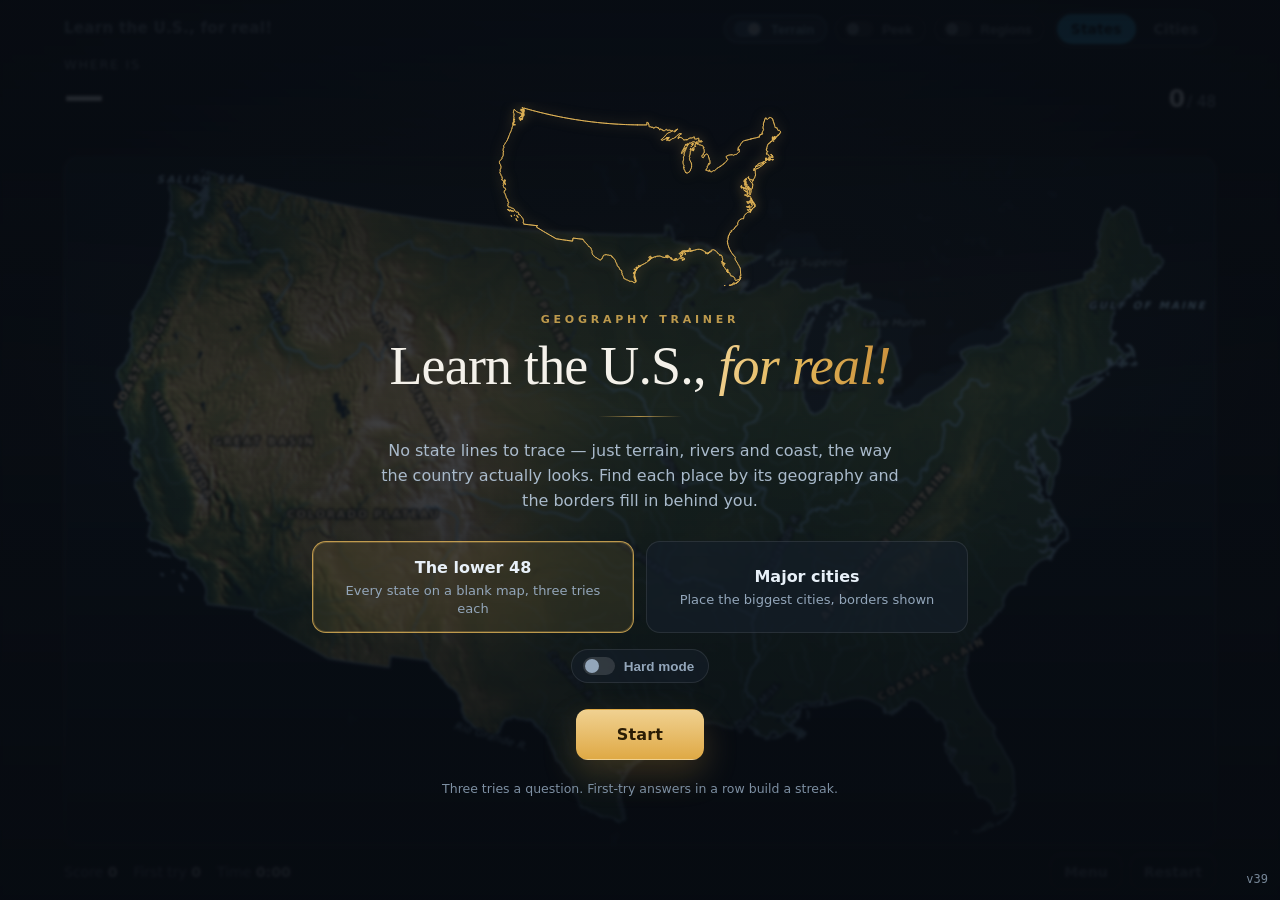
==== index.html @ eab9e2f8 "Split Kentucky into South Central and West Virginia into Appalachia Both regions return as single-st" ====
<!DOCTYPE html>
<html lang="en">
<head>
<meta charset="utf-8">
<!-- Assets carry ?v=N. GitHub Pages serves them with a 10 minute cache, so bump
     N on every deploy or returning players keep the old files. -->
<meta name="viewport" content="width=device-width, initial-scale=1, viewport-fit=cover">
<title>Learn the U.S., for real!</title>
<meta name="description" content="Learn the lower 48 states and the biggest U.S. cities by clicking them on a map with no state lines — just terrain, rivers and coast.">
<link rel="icon" href="data:image/svg+xml,%3Csvg xmlns='http://www.w3.org/2000/svg' viewBox='0 0 32 32'%3E%3Crect width='32' height='32' rx='7' fill='%230d1219'/%3E%3Cpath d='M4 21l6-8 4.5 5.5L19 11l9 10z' fill='none' stroke='%23e2b558' stroke-width='2' stroke-linejoin='round' stroke-linecap='round'/%3E%3C/svg%3E">
<link rel="stylesheet" href="style.css?v=39">
</head>
<body>
<div class="app">
  <header class="topbar">
    <h1>Learn the U.S., for real!</h1>
    <div class="topbar-right">
      <button class="switch switch-cool is-on" id="terrainBtn" role="switch" aria-checked="true"
              title="Shaded relief, rivers, lakes and their names"><span class="track"><span class="knob"></span></span>Terrain</button>
      <button class="switch switch-cool" id="peekBtn" role="switch" aria-checked="false"
              title="Show all state boundaries"><span class="track"><span class="knob"></span></span>Peek</button>
      <button class="switch switch-cool" id="regionsBtn" role="switch" aria-checked="false"
              title="Shade every state by its region"><span class="track"><span class="knob"></span></span>Regions</button>
      <nav class="modes" id="modes">
        <button class="mode-btn is-on" data-mode="states">States</button>
        <button class="mode-btn" data-mode="cities">Cities</button>
      </nav>
    </div>
  </header>

  <section class="hud" id="hud">
    <div class="ask">
      <span class="ask-label">Where is</span>
      <span class="ask-target" id="prompt">—</span>
    </div>
    <div class="stats">
      <div class="streak" id="streak" title="First-try answers in a row"><span class="flame">🔥</span><b id="streakCount">0</b></div>
      <div class="tries" id="tries" title="Tries left"></div>
      <div class="counter"><b id="progress">0</b><span id="progressTotal">/ 48</span></div>
    </div>
  </section>

  <div class="feedback" id="feedback">&nbsp;</div>

  <div class="mapwrap">
    <canvas id="map"></canvas>
    <button class="reset-view" id="resetView" title="Back to the whole map">Reset view</button>
    <div class="toast" id="toast" aria-live="polite"></div>

    <aside class="legend" id="regionLegend" hidden>
      <ul class="legend-list" id="legendList"></ul>
    </aside>

    <div class="overlay" id="overlay">
      <div class="panel" id="panel"></div>
    </div>
  </div>

  <footer class="bottombar">
    <div class="meters">
      <span>Score <b id="score">0</b></span>
      <span>First try <b id="firstTry">0</b></span>
      <span>Time <b id="timer">0:00</b></span>
    </div>
    <div class="actions">
      <button class="btn ghost" id="menuBtn">Menu</button>
      <button class="btn ghost" id="restartBtn">Restart</button>
    </div>
    <div class="version" id="version">v39</div>
  </footer>
</div>

<script src="data/states.js?v=39"></script>
<script src="data/cities.js?v=39"></script>
<script src="data/water.js?v=39"></script>
<script src="data/features.js?v=39"></script>
<script src="data/relief.js?v=39"></script>
<script src="data/regions.js?v=39"></script>
<script src="js/geo.js?v=39"></script>
<script src="js/map.js?v=39"></script>
<script src="js/regions.js?v=39"></script>
<script src="js/game.js?v=39"></script>

<script>
/* Every asset carries ?v=N, but index.html itself cannot — and GitHub Pages
   serves it with a ten minute cache. So a returning player can hold a stale
   page that then asks for stale assets, and sees an old build with no clue
   that it is old. Ask the server which build is current; if this page is
   behind, reload once past the cache. Best-effort and silent: any failure
   leaves the page exactly as it is. */
(function () {
  if (typeof fetch !== 'function') return;
  var stamp = document.getElementById('version');
  if (!stamp) return;
  var build = stamp.textContent.trim().replace(/^v/, '');
  if (!build) return;

  var tried = null;
  try {
    tried = sessionStorage.getItem('usgeo.staleReload');
  } catch (e) {
    return; // no sessionStorage means no loop guard, so do not risk reloading
  }

  fetch('version.txt?t=' + Date.now(), { cache: 'no-store' })
    .then(function (r) { return r.ok ? r.text() : null; })
    .then(function (text) {
      if (text === null) return;
      var latest = text.trim();
      if (!latest || latest === build) return;
      // Only one attempt per build, so a reload that does not help cannot loop.
      if (tried === latest) return;
      sessionStorage.setItem('usgeo.staleReload', latest);
      // A plain reload can be answered from cache again; a new query cannot.
      location.replace(location.pathname + '?b=' + encodeURIComponent(latest));
    })
    .catch(function () {});
})();
</script>
</body>
</html>
<!-- v39 deployment -->
---- style.css ----
:root {
  --bg: #0d1219;
  --panel: #151f2b;
  --panel-2: #1c2836;
  --ink: #e8f0f8;
  --ink-dim: #93a6ba;
  --line: rgba(255, 255, 255, .09);

  /* Map colors are read by the canvas renderer. The answer fills are
     translucent so the terrain underneath still reads. */
  --land: #33475e;
  --land-solved: rgba(52, 190, 140, .40);
  --land-missed: rgba(251, 113, 133, .34);
  --border-line: rgba(226, 240, 255, .38);
  --coast: rgba(151, 194, 232, .75);
  --river: #7fb6e6;
  --water: #16273a;
  --divide-line: #f6d49a;
  --divide-casing: rgba(12, 18, 24, .6);

  /* Feature label ink. The halo is what keeps type legible over relief. */
  --label-land: #e2cdae;
  --label-water: #a7d4f5;
  --label-peak: #d7dee7;
  --label-park: #8fd7a6;
  --label-volcano: #f4ac8e;
  --label-monument: #d4a574;
  --label-divide: #edcf9a;
  --label-halo: rgba(8, 14, 21, .82);

  --good: #4ade80;
  --bad: #fb7185;
  --warm: #fbbf24;
  --accent: #38bdf8;
}

* { box-sizing: border-box; }

html, body {
  height: 100%;
  margin: 0;
}

body {
  background: radial-gradient(1200px 700px at 50% -10%, #17273a 0%, var(--bg) 60%);
  color: var(--ink);
  font: 16px/1.45 system-ui, -apple-system, "Segoe UI", Roboto, sans-serif;
  -webkit-font-smoothing: antialiased;
  overscroll-behavior: none;
}

.app {
  height: 100%;
  max-width: 1180px;
  margin: 0 auto;
  padding: 10px 14px calc(10px + env(safe-area-inset-bottom));
  display: flex;
  flex-direction: column;
  gap: 8px;
}

/* ---- top bar ---- */

.topbar {
  display: flex;
  align-items: center;
  justify-content: space-between;
  gap: 12px;
}

.topbar h1 {
  font-size: 15px;
  font-weight: 650;
  letter-spacing: .02em;
  color: var(--ink-dim);
  margin: 0;
}

.topbar-right {
  display: flex;
  align-items: center;
  gap: 8px;
}

.modes {
  display: flex;
  gap: 4px;
  background: var(--panel);
  border: 1px solid var(--line);
  border-radius: 999px;
  padding: 3px;
}

.mode-btn {
  appearance: none;
  border: 0;
  background: transparent;
  color: var(--ink-dim);
  font: inherit;
  font-size: 14px;
  font-weight: 600;
  padding: 5px 14px;
  border-radius: 999px;
  cursor: pointer;
}

.mode-btn.is-on {
  background: var(--accent);
  color: #08131c;
}

/* ---- question row ---- */

.hud {
  display: flex;
  align-items: flex-end;
  justify-content: space-between;
  gap: 16px;
  min-height: 52px;
}

.ask-label {
  display: block;
  font-size: 13px;
  letter-spacing: .12em;
  text-transform: uppercase;
  color: var(--ink-dim);
}

.ask-target {
  display: block;
  font-size: clamp(26px, 5.2vw, 40px);
  font-weight: 700;
  line-height: 1.05;
  letter-spacing: -.01em;
}

.stats {
  display: flex;
  align-items: center;
  gap: 18px;
  flex: none;
}

/* ---- streak ---- */

.streak {
  display: none;
  align-items: center;
  gap: 5px;
  padding: 3px 10px 3px 8px;
  border-radius: 999px;
  background: rgba(251, 191, 36, .13);
  border: 1px solid rgba(251, 191, 36, .3);
  color: var(--warm);
  font-variant-numeric: tabular-nums;
}

.streak.show { display: flex; }

.streak .flame {
  font-size: 13px;
  line-height: 1;
}

.streak b { font-size: 16px; }

/* A milestone makes it pulse once. */
.streak.hit { animation: streak-pop .5s ease-out; }

@keyframes streak-pop {
  0%   { transform: scale(1); }
  35%  { transform: scale(1.28); background: rgba(251, 191, 36, .32); }
  100% { transform: scale(1); }
}

.tries {
  display: flex;
  gap: 6px;
}

.dot {
  width: 11px;
  height: 11px;
  border-radius: 50%;
  background: var(--good);
  box-shadow: 0 0 10px rgba(74, 222, 128, .35);
}

.dot.spent {
  background: transparent;
  border: 1.5px solid rgba(255, 255, 255, .22);
  box-shadow: none;
}

.counter {
  font-variant-numeric: tabular-nums;
  font-size: 15px;
  color: var(--ink-dim);
}

.counter b {
  font-size: 24px;
  color: var(--ink);
  margin-right: 2px;
}

/* ---- feedback ---- */

.feedback {
  min-height: 24px;
  font-size: 15px;
  font-weight: 600;
  color: var(--ink-dim);
  transition: color .15s;
}

.feedback.good { color: var(--good); }
.feedback.warm { color: var(--warm); }
.feedback.bad  { color: var(--bad); }

/* ---- map ---- */

.mapwrap {
  position: relative;
  flex: 1;
  min-height: 0;
  background: linear-gradient(180deg, #101b27, #0c141d);
  border: 1px solid var(--line);
  border-radius: 14px;
  overflow: hidden;
}

/* ---- region legend ---- */

/* Floats over the empty ocean in the bottom-left rather than taking a column,
   so switching regions on never resizes or re-centres the map. It is inert to
   the mouse: clicks fall through to the canvas underneath. */
.legend {
  position: absolute;
  left: 10px;
  bottom: 10px;
  z-index: 5;
  max-height: calc(100% - 20px);
  overflow-y: auto;
  pointer-events: none;
  background: rgba(13, 20, 29, .78);
  backdrop-filter: blur(5px);
  border: 1px solid var(--line);
  border-radius: 11px;
  padding: 9px 11px;
}

.legend[hidden] { display: none; }

.legend-list {
  list-style: none;
  margin: 0;
  padding: 0;
  display: flex;
  flex-direction: column;
  gap: 6px;
}

.legend-item {
  display: flex;
  align-items: center;
  gap: 8px;
}

.legend-swatch {
  flex: none;
  width: 13px;
  height: 13px;
  border-radius: 4px;
  border: 1px solid rgba(255, 255, 255, .25);
}

.legend-name {
  font-size: 12.5px;
  font-weight: 600;
  line-height: 1.15;
  white-space: nowrap;
}

#map {
  width: 100%;
  height: 100%;
  display: block;
  cursor: crosshair;
  /* The canvas handles its own pan and pinch. */
  touch-action: none;
}

.reset-view {
  position: absolute;
  top: 10px;
  right: 10px;
  display: none;
  appearance: none;
  border: 1px solid var(--line);
  background: rgba(21, 31, 43, .9);
  color: var(--ink-dim);
  font: inherit;
  font-size: 13px;
  font-weight: 600;
  padding: 6px 11px;
  border-radius: 9px;
  cursor: pointer;
}

.reset-view.show { display: block; }
.reset-view:hover { color: var(--ink); }

/* ---- reward toast ---- */

.toast {
  position: absolute;
  top: 16px;
  left: 50%;
  translate: -50% 0;
  padding: 11px 22px;
  border-radius: 13px;
  background: linear-gradient(180deg, #fde68a, #f5b73d);
  color: #3a2607;
  font-size: clamp(16px, 2.6vw, 21px);
  font-weight: 800;
  letter-spacing: -.01em;
  white-space: nowrap;
  box-shadow: 0 12px 34px rgba(245, 183, 61, .3);
  opacity: 0;
  pointer-events: none;
}

.toast .bonus {
  margin-left: 8px;
  padding: 2px 8px;
  border-radius: 7px;
  background: rgba(58, 38, 7, .17);
  font-size: .8em;
}

.toast.show { animation: toast-in 1.9s cubic-bezier(.2, .9, .3, 1) forwards; }

@keyframes toast-in {
  0%   { opacity: 0; transform: translateY(-14px) scale(.85); }
  12%  { opacity: 1; transform: translateY(0) scale(1.06); }
  22%  { transform: translateY(0) scale(1); }
  78%  { opacity: 1; transform: translateY(0) scale(1); }
  100% { opacity: 0; transform: translateY(-10px) scale(.97); }
}

@media (prefers-reduced-motion: reduce) {
  .toast.show { animation: toast-fade 1.9s linear forwards; }
  .streak.hit { animation: none; }
  @keyframes toast-fade { 0%, 90% { opacity: 1; } 100% { opacity: 0; } }
}

/* ---- title screen ---- */

/* The title screen owns the whole viewport rather than sitting in the map box,
   with the live map showing through as its backdrop. */
.overlay.title-mode {
  position: fixed;
  inset: 0;
  z-index: 20;
  background:
    linear-gradient(180deg, rgba(7, 11, 17, .93) 0%, rgba(7, 11, 17, .74) 45%, rgba(7, 11, 17, .95) 100%),
    radial-gradient(900px 420px at 50% 38%, rgba(226, 181, 88, .10), transparent 70%);
  backdrop-filter: blur(1.5px);
  padding: 0;
}

/* Short windows: the hero shrinks before anything gets cut off. */
@media (max-height: 780px) {
  .hero-mark { width: min(220px, 44%); margin-bottom: 8px; }
  .tagline { font-size: 14px; }
}

@media (max-height: 620px) {
  .hero-mark { display: none; }
  .title-rule { margin: 10px auto; }
}

/* Below roughly this height the stack no longer clears the map box, and the
   legend is click-through so it could not be scrolled if it overflowed. Lay it
   along the bottom instead. */
@media (max-height: 470px) {
  .legend { left: 8px; right: 8px; bottom: 8px; }
  .legend-list { flex-direction: row; flex-wrap: wrap; gap: 5px 12px; }
}

.titlecard {
  width: min(760px, 100%);
  max-height: 100%;
  overflow: auto;
  padding: clamp(20px, 4vh, 44px) clamp(20px, 5vw, 52px);
  text-align: center;
}

.hero-mark {
  display: block;
  width: min(300px, 54%);
  height: auto;
  aspect-ratio: 200 / 126;
  margin: 0 auto clamp(10px, 2.4vh, 22px);
  opacity: 0;
  animation: mark-in 1.1s .06s cubic-bezier(.2, .8, .3, 1) forwards;
}

@keyframes mark-in {
  from { opacity: 0; transform: translateY(8px) scale(.97); }
  to   { opacity: 1; transform: none; }
}

.eyebrow {
  margin: 0 0 10px;
  font-size: 11px;
  font-weight: 600;
  letter-spacing: .34em;
  text-transform: uppercase;
  color: rgba(226, 181, 88, .82);
}

.title {
  margin: 0;
  font-family: ui-serif, "Iowan Old Style", "Palatino Linotype", Palatino, Georgia, serif;
  font-weight: 500;
  font-size: clamp(30px, 6.4vw, 54px);
  line-height: 1.04;
  letter-spacing: -.015em;
  color: #f4f1ea;
}

.title em {
  font-style: italic;
  background: linear-gradient(100deg, #f0d191, #e2b558 45%, #c98f3c);
  -webkit-background-clip: text;
  background-clip: text;
  color: transparent;
}

.title-rule {
  width: 84px;
  height: 1px;
  margin: clamp(14px, 2.6vh, 22px) auto;
  border: 0;
  background: linear-gradient(90deg, transparent, rgba(226, 181, 88, .75), transparent);
}

.tagline {
  max-width: 52ch;
  margin: 0 auto clamp(16px, 3vh, 28px);
  font-size: clamp(14px, 1.7vw, 16px);
  line-height: 1.55;
  color: #a9bacb;
}

.mode-cards {
  display: grid;
  grid-template-columns: repeat(2, 1fr);
  gap: 12px;
  margin-bottom: 16px;
  text-align: left;
}

.mode-card {
  appearance: none;
  border: 1px solid var(--line);
  background: rgba(21, 31, 43, .62);
  border-radius: 14px;
  padding: 14px 16px;
  cursor: pointer;
  color: var(--ink);
  font: inherit;
  transition: border-color .16s, background .16s, transform .16s;
}

.mode-card:hover { transform: translateY(-1px); border-color: rgba(226, 181, 88, .4); }

.mode-card.is-on {
  border-color: rgba(226, 181, 88, .8);
  background: rgba(226, 181, 88, .1);
  box-shadow: 0 0 0 1px rgba(226, 181, 88, .25) inset;
}

.mode-card b {
  display: block;
  font-size: 16px;
  font-weight: 650;
  margin-bottom: 3px;
}

.mode-card span {
  display: block;
  font-size: 13px;
  line-height: 1.4;
  color: var(--ink-dim);
}

.setup {
  display: flex;
  flex-wrap: wrap;
  align-items: center;
  justify-content: center;
  gap: 10px 14px;
  margin-bottom: clamp(16px, 3vh, 26px);
}

.setup .choice-label { margin: 0 2px 0 0; }

.setup-note {
  flex-basis: 100%;
  font-size: 12.5px;
  color: #7d8fa2;
}

/* Hard-mode switch */
.switch {
  display: inline-flex;
  align-items: center;
  gap: 9px;
  padding: 7px 14px 7px 11px;
  border: 1px solid var(--line);
  border-radius: 999px;
  background: rgba(21, 31, 43, .62);
  cursor: pointer;
  font-size: 13.5px;
  font-weight: 600;
  color: var(--ink-dim);
  user-select: none;
}

.switch .track {
  width: 32px;
  height: 18px;
  border-radius: 999px;
  background: rgba(255, 255, 255, .13);
  position: relative;
  transition: background .16s;
  flex: none;
}

/* The knob is its own element rather than a ::after, so it can be measured and
   inspected directly — handy when checking the switch actually moved. */
.switch .knob {
  position: absolute;
  top: 2px;
  left: 2px;
  width: 14px;
  height: 14px;
  border-radius: 50%;
  background: #93a6ba;
  transition: transform .16s, background .16s;
}

.switch.is-on { color: #f0d191; border-color: rgba(226, 181, 88, .55); }
.switch.is-on .track { background: rgba(226, 181, 88, .42); }
.switch.is-on .knob { transform: translateX(14px); background: #f4e2bd; }

.switch:hover { border-color: rgba(255, 255, 255, .22); }

/* Top-bar variant: tighter, and blue to match the layer it controls. */
.switch-cool {
  padding: 5px 12px 5px 9px;
  font-size: 13px;
  background: var(--panel);
}

.switch-cool .track { width: 28px; height: 16px; }
.switch-cool .knob { width: 12px; height: 12px; }

.switch-cool.is-on {
  color: #a9d3f5;
  border-color: rgba(127, 182, 230, .55);
  background: rgba(127, 182, 230, .14);
}

.switch-cool.is-on .track { background: rgba(127, 182, 230, .45); }
.switch-cool.is-on .knob { transform: translateX(12px); background: #dff0ff; }

/* Declared after .btn in source order, so it needs equal-or-higher specificity. */
.btn.btn-start {
  background: linear-gradient(180deg, #f0d191, #dfa945);
  color: #2a1c05;
  font-size: 16px;
  font-weight: 750;
  letter-spacing: .01em;
  padding: 13px 40px;
  border-radius: 12px;
  box-shadow: 0 14px 34px rgba(223, 169, 69, .22);
}

.title-foot {
  margin: clamp(14px, 2.6vh, 20px) 0 0;
  font-size: 12.5px;
  color: #7d8fa2;
}

.title-foot b { color: #c9b183; font-weight: 650; }

@media (max-width: 560px) {
  .mode-cards { grid-template-columns: 1fr; }
  .hero-mark { width: min(240px, 56%); }
}

/* ---- overlay panels ---- */

.overlay {
  position: absolute;
  inset: 0;
  display: none;
  align-items: center;
  justify-content: center;
  padding: 18px;
  background: rgba(8, 13, 19, .82);
  backdrop-filter: blur(3px);
}

.overlay.show { display: flex; }

.panel {
  width: min(560px, 100%);
  max-height: 100%;
  overflow: auto;
  background: var(--panel);
  border: 1px solid var(--line);
  border-radius: 16px;
  padding: 22px;
  box-shadow: 0 24px 70px rgba(0, 0, 0, .5);
}

.panel h2 {
  margin: 0 0 6px;
  font-size: 22px;
}

.panel p {
  margin: 0 0 16px;
  color: var(--ink-dim);
  font-size: 14.5px;
}

.panel ol {
  margin: 0 0 18px;
  padding-left: 20px;
  color: var(--ink-dim);
  font-size: 14.5px;
}

.panel li { margin-bottom: 4px; }

.choice-label {
  display: block;
  font-size: 12px;
  letter-spacing: .1em;
  text-transform: uppercase;
  color: var(--ink-dim);
  margin: 0 0 8px;
}

.choices {
  display: flex;
  flex-wrap: wrap;
  gap: 8px;
  margin-bottom: 18px;
}

.chip {
  appearance: none;
  border: 1px solid var(--line);
  background: var(--panel-2);
  color: var(--ink);
  font: inherit;
  font-size: 14px;
  font-weight: 600;
  padding: 8px 14px;
  border-radius: 10px;
  cursor: pointer;
}

.chip.is-on {
  border-color: var(--accent);
  background: rgba(56, 189, 248, .16);
  color: var(--accent);
}

.btn {
  appearance: none;
  border: 1px solid transparent;
  background: var(--accent);
  color: #08131c;
  font: inherit;
  font-size: 15px;
  font-weight: 700;
  padding: 10px 18px;
  border-radius: 11px;
  cursor: pointer;
}

.btn.ghost {
  background: transparent;
  border-color: var(--line);
  color: var(--ink-dim);
  font-size: 14px;
  font-weight: 600;
  padding: 7px 13px;
}

.btn:hover { filter: brightness(1.08); }
.btn.ghost:hover { color: var(--ink); border-color: rgba(255, 255, 255, .25); }

.btn-row {
  display: flex;
  flex-wrap: wrap;
  gap: 10px;
}

/* ---- results ---- */

.results {
  display: grid;
  grid-template-columns: repeat(auto-fit, minmax(110px, 1fr));
  gap: 10px;
  margin-bottom: 18px;
}

.result-cell {
  background: var(--panel-2);
  border: 1px solid var(--line);
  border-radius: 12px;
  padding: 12px;
}

.result-cell span {
  display: block;
  font-size: 12px;
  letter-spacing: .08em;
  text-transform: uppercase;
  color: var(--ink-dim);
}

.result-cell b {
  font-size: 26px;
  font-variant-numeric: tabular-nums;
}

.misslist {
  display: flex;
  flex-wrap: wrap;
  gap: 6px;
  margin-bottom: 18px;
  /* A rough round can miss 40+ answers; keep the buttons in view. */
  max-height: 132px;
  overflow-y: auto;
}

.misslist i {
  font-style: normal;
  font-size: 13px;
  background: rgba(251, 113, 133, .14);
  color: var(--bad);
  border-radius: 7px;
  padding: 4px 8px;
}

/* ---- bottom bar ---- */

.bottombar {
  display: flex;
  align-items: center;
  justify-content: space-between;
  gap: 12px;
  font-size: 14px;
  color: var(--ink-dim);
}

.meters {
  display: flex;
  gap: 16px;
  font-variant-numeric: tabular-nums;
}

.meters b { color: var(--ink); }

.actions {
  display: flex;
  gap: 8px;
}

.version {
  position: fixed;
  bottom: 12px;
  right: 12px;
  font-size: 12px;
  color: var(--ink-dim);
  font-family: monospace;
  pointer-events: none;
  z-index: 1000;
  opacity: 0.8;
}

@media (max-width: 560px) {
  .app { padding: 8px 10px calc(8px + env(safe-area-inset-bottom)); }
  .topbar h1 { display: none; }
  .meters { gap: 10px; font-size: 13px; }
  .panel { padding: 18px; }

  /* Too narrow for a tall stack in the corner: run it along the bottom. */
  .legend { left: 8px; right: 8px; bottom: 8px; padding: 8px 10px; }
  .legend-list { flex-direction: row; flex-wrap: wrap; gap: 5px 12px; }
  .legend-name { font-size: 12px; }
}
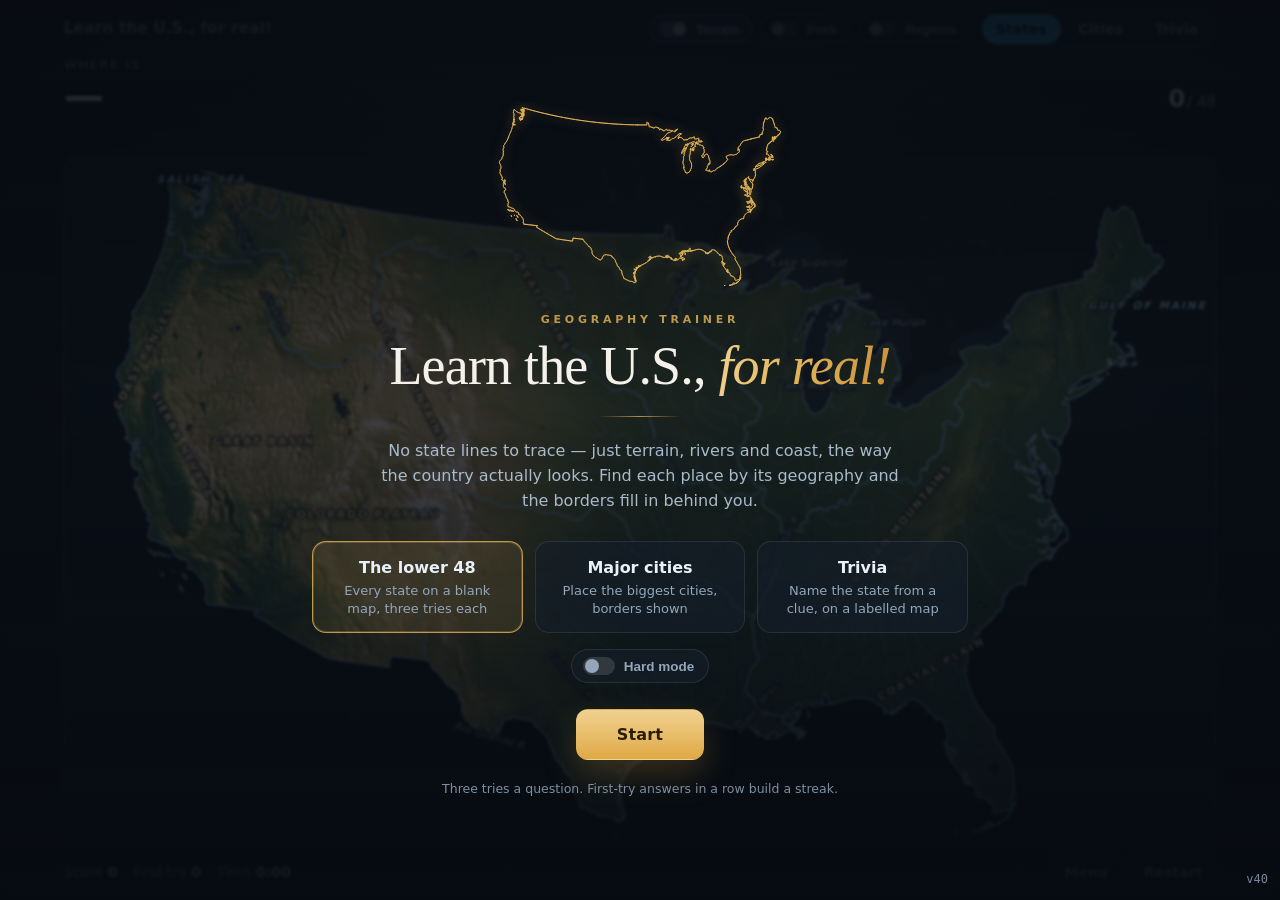
==== commit 5b6290e1: "Add Trivia mode: name the state from a clue Third mode alongside States and Cities. The map is a lab" ====
--- a/index.html
+++ b/index.html
@@ -8,7 +8,7 @@
 <title>Learn the U.S., for real!</title>
 <meta name="description" content="Learn the lower 48 states and the biggest U.S. cities by clicking them on a map with no state lines — just terrain, rivers and coast.">
 <link rel="icon" href="data:image/svg+xml,%3Csvg xmlns='http://www.w3.org/2000/svg' viewBox='0 0 32 32'%3E%3Crect width='32' height='32' rx='7' fill='%230d1219'/%3E%3Cpath d='M4 21l6-8 4.5 5.5L19 11l9 10z' fill='none' stroke='%23e2b558' stroke-width='2' stroke-linejoin='round' stroke-linecap='round'/%3E%3C/svg%3E">
-<link rel="stylesheet" href="style.css?v=39">
+<link rel="stylesheet" href="style.css?v=40">
 </head>
 <body>
 <div class="app">
@@ -24,13 +24,14 @@
       <nav class="modes" id="modes">
         <button class="mode-btn is-on" data-mode="states">States</button>
         <button class="mode-btn" data-mode="cities">Cities</button>
+        <button class="mode-btn" data-mode="trivia">Trivia</button>
       </nav>
     </div>
   </header>
 
   <section class="hud" id="hud">
     <div class="ask">
-      <span class="ask-label">Where is</span>
+      <span class="ask-label" id="askLabel">Where is</span>
       <span class="ask-target" id="prompt">—</span>
     </div>
     <div class="stats">
@@ -66,20 +67,21 @@
       <button class="btn ghost" id="menuBtn">Menu</button>
       <button class="btn ghost" id="restartBtn">Restart</button>
     </div>
-    <div class="version" id="version">v39</div>
+    <div class="version" id="version">v40</div>
   </footer>
 </div>
 
-<script src="data/states.js?v=39"></script>
-<script src="data/cities.js?v=39"></script>
-<script src="data/water.js?v=39"></script>
-<script src="data/features.js?v=39"></script>
-<script src="data/relief.js?v=39"></script>
-<script src="data/regions.js?v=39"></script>
-<script src="js/geo.js?v=39"></script>
-<script src="js/map.js?v=39"></script>
-<script src="js/regions.js?v=39"></script>
-<script src="js/game.js?v=39"></script>
+<script src="data/states.js?v=40"></script>
+<script src="data/cities.js?v=40"></script>
+<script src="data/water.js?v=40"></script>
+<script src="data/features.js?v=40"></script>
+<script src="data/relief.js?v=40"></script>
+<script src="data/regions.js?v=40"></script>
+<script src="data/trivia.js?v=40"></script>
+<script src="js/geo.js?v=40"></script>
+<script src="js/map.js?v=40"></script>
+<script src="js/regions.js?v=40"></script>
+<script src="js/game.js?v=40"></script>
 
 <script>
 /* Every asset carries ?v=N, but index.html itself cannot — and GitHub Pages
@@ -119,4 +121,4 @@
 </script>
 </body>
 </html>
-<!-- v39 deployment -->
+<!-- v40 deployment -->
--- a/style.css
+++ b/style.css
@@ -134,6 +134,23 @@
   line-height: 1.05;
   letter-spacing: -.01em;
 }
+
+/* A clue is a sentence, not a name: it has to wrap and sit at reading size. */
+.ask-target.clue {
+  font-size: clamp(15px, 2vw, 19px);
+  font-weight: 500;
+  line-height: 1.35;
+  letter-spacing: 0;
+  max-width: 62ch;
+  color: var(--ink);
+}
+
+.ask-target.clue b {
+  font-weight: 750;
+  color: var(--warm);
+}
+
+.ask-target.clue i { font-style: italic; }
 
 .stats {
   display: flex;
@@ -458,10 +475,15 @@
 
 .mode-cards {
   display: grid;
-  grid-template-columns: repeat(2, 1fr);
+  grid-template-columns: repeat(3, 1fr);
   gap: 12px;
   margin-bottom: 16px;
   text-align: left;
+}
+
+/* Three across gets too narrow to read on a phone. */
+@media (max-width: 620px) {
+  .mode-cards { grid-template-columns: 1fr; }
 }
 
 .mode-card {
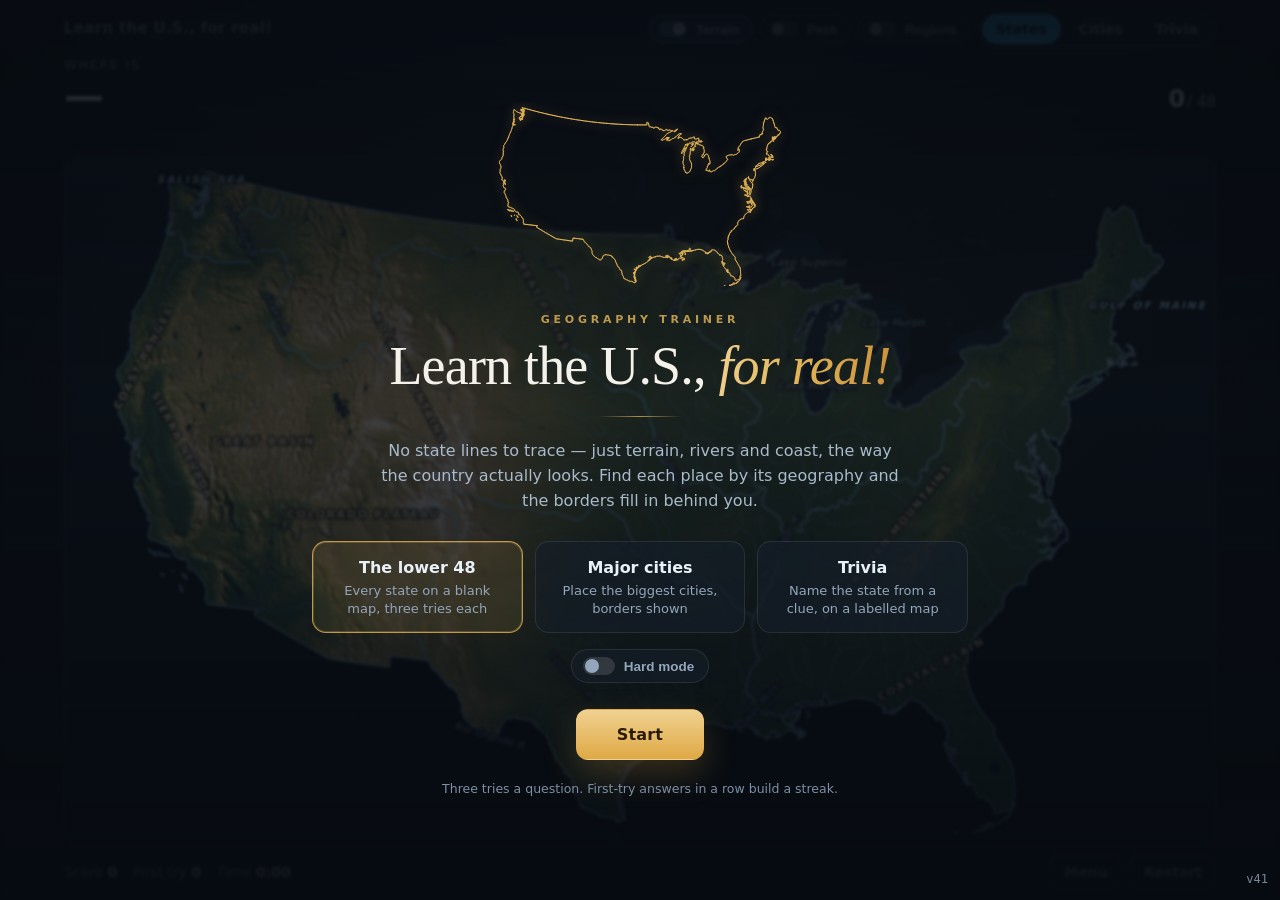
==== commit 3745df44: "Show an answer card over the map when a question is settled A correct answer pops a green card — tic" ====
--- a/index.html
+++ b/index.html
@@ -8,7 +8,7 @@
 <title>Learn the U.S., for real!</title>
 <meta name="description" content="Learn the lower 48 states and the biggest U.S. cities by clicking them on a map with no state lines — just terrain, rivers and coast.">
 <link rel="icon" href="data:image/svg+xml,%3Csvg xmlns='http://www.w3.org/2000/svg' viewBox='0 0 32 32'%3E%3Crect width='32' height='32' rx='7' fill='%230d1219'/%3E%3Cpath d='M4 21l6-8 4.5 5.5L19 11l9 10z' fill='none' stroke='%23e2b558' stroke-width='2' stroke-linejoin='round' stroke-linecap='round'/%3E%3C/svg%3E">
-<link rel="stylesheet" href="style.css?v=40">
+<link rel="stylesheet" href="style.css?v=41">
 </head>
 <body>
 <div class="app">
@@ -47,6 +47,7 @@
     <canvas id="map"></canvas>
     <button class="reset-view" id="resetView" title="Back to the whole map">Reset view</button>
     <div class="toast" id="toast" aria-live="polite"></div>
+    <div class="burst" id="burst" aria-live="polite"></div>
 
     <aside class="legend" id="regionLegend" hidden>
       <ul class="legend-list" id="legendList"></ul>
@@ -67,21 +68,21 @@
       <button class="btn ghost" id="menuBtn">Menu</button>
       <button class="btn ghost" id="restartBtn">Restart</button>
     </div>
-    <div class="version" id="version">v40</div>
+    <div class="version" id="version">v41</div>
   </footer>
 </div>
 
-<script src="data/states.js?v=40"></script>
-<script src="data/cities.js?v=40"></script>
-<script src="data/water.js?v=40"></script>
-<script src="data/features.js?v=40"></script>
-<script src="data/relief.js?v=40"></script>
-<script src="data/regions.js?v=40"></script>
-<script src="data/trivia.js?v=40"></script>
-<script src="js/geo.js?v=40"></script>
-<script src="js/map.js?v=40"></script>
-<script src="js/regions.js?v=40"></script>
-<script src="js/game.js?v=40"></script>
+<script src="data/states.js?v=41"></script>
+<script src="data/cities.js?v=41"></script>
+<script src="data/water.js?v=41"></script>
+<script src="data/features.js?v=41"></script>
+<script src="data/relief.js?v=41"></script>
+<script src="data/regions.js?v=41"></script>
+<script src="data/trivia.js?v=41"></script>
+<script src="js/geo.js?v=41"></script>
+<script src="js/map.js?v=41"></script>
+<script src="js/regions.js?v=41"></script>
+<script src="js/game.js?v=41"></script>
 
 <script>
 /* Every asset carries ?v=N, but index.html itself cannot — and GitHub Pages
@@ -121,4 +122,4 @@
 </script>
 </body>
 </html>
-<!-- v40 deployment -->
+<!-- v41 deployment -->
--- a/style.css
+++ b/style.css
@@ -359,6 +359,87 @@
 
 .toast.show { animation: toast-in 1.9s cubic-bezier(.2, .9, .3, 1) forwards; }
 
+/* ---- answer card ---- */
+
+/* Lands over the middle of the map when a question is settled, then fades
+   before the next one. Inert to the mouse so it never swallows a click. */
+.burst {
+  position: absolute;
+  inset: 0;
+  display: none;
+  align-items: center;
+  justify-content: center;
+  pointer-events: none;
+  z-index: 8;
+}
+
+.burst.show { display: flex; }
+
+.burst-card {
+  min-width: min(300px, 70vw);
+  text-align: center;
+  padding: 20px 38px 22px;
+  border-radius: 20px;
+  background: rgba(9, 15, 22, .9);
+  backdrop-filter: blur(7px);
+  border: 1px solid rgba(255, 255, 255, .12);
+  animation: burst-in .4s cubic-bezier(.2, .9, .3, 1.3) both;
+}
+
+.burst-glyph {
+  font-size: 34px;
+  line-height: 1;
+  margin-bottom: 4px;
+  color: var(--good);
+}
+
+.burst.out .burst-card { animation: burst-out .3s ease-in both; }
+
+.burst-head {
+  font-size: clamp(20px, 3.4vw, 30px);
+  font-weight: 800;
+  letter-spacing: -.01em;
+  line-height: 1.1;
+}
+
+.burst-name {
+  margin-top: 2px;
+  font-size: clamp(15px, 2.2vw, 20px);
+  font-weight: 650;
+  color: var(--ink);
+}
+
+.burst-note {
+  margin-top: 7px;
+  font-size: 14px;
+  font-weight: 600;
+  font-variant-numeric: tabular-nums;
+  color: var(--ink-dim);
+}
+
+.burst.hit .burst-card {
+  border-color: rgba(74, 222, 128, .5);
+  box-shadow: 0 18px 50px rgba(0, 0, 0, .5), 0 0 34px rgba(74, 222, 128, .22);
+}
+.burst.hit .burst-head { color: var(--good); }
+
+.burst.miss .burst-card {
+  border-color: rgba(251, 113, 133, .5);
+  box-shadow: 0 18px 50px rgba(0, 0, 0, .5), 0 0 34px rgba(251, 113, 133, .2);
+}
+.burst.miss .burst-head { color: var(--ink-dim); font-size: clamp(14px, 2vw, 17px); font-weight: 700; }
+.burst.miss .burst-name { color: var(--bad); font-size: clamp(20px, 3.4vw, 30px); font-weight: 800; }
+
+@keyframes burst-in {
+  0%   { opacity: 0; transform: translateY(10px) scale(.84); }
+  100% { opacity: 1; transform: translateY(0) scale(1); }
+}
+
+@keyframes burst-out {
+  0%   { opacity: 1; transform: scale(1); }
+  100% { opacity: 0; transform: scale(.96); }
+}
+
 @keyframes toast-in {
   0%   { opacity: 0; transform: translateY(-14px) scale(.85); }
   12%  { opacity: 1; transform: translateY(0) scale(1.06); }
@@ -371,6 +452,11 @@
   .toast.show { animation: toast-fade 1.9s linear forwards; }
   .streak.hit { animation: none; }
   @keyframes toast-fade { 0%, 90% { opacity: 1; } 100% { opacity: 0; } }
+
+  /* Keep the card's timing, drop the movement. */
+  .burst-card { animation: burst-fade-in .2s linear both; }
+  .burst.out .burst-card { animation: burst-out .3s linear both; }
+  @keyframes burst-fade-in { 0% { opacity: 0; } 100% { opacity: 1; } }
 }
 
 /* ---- title screen ---- */
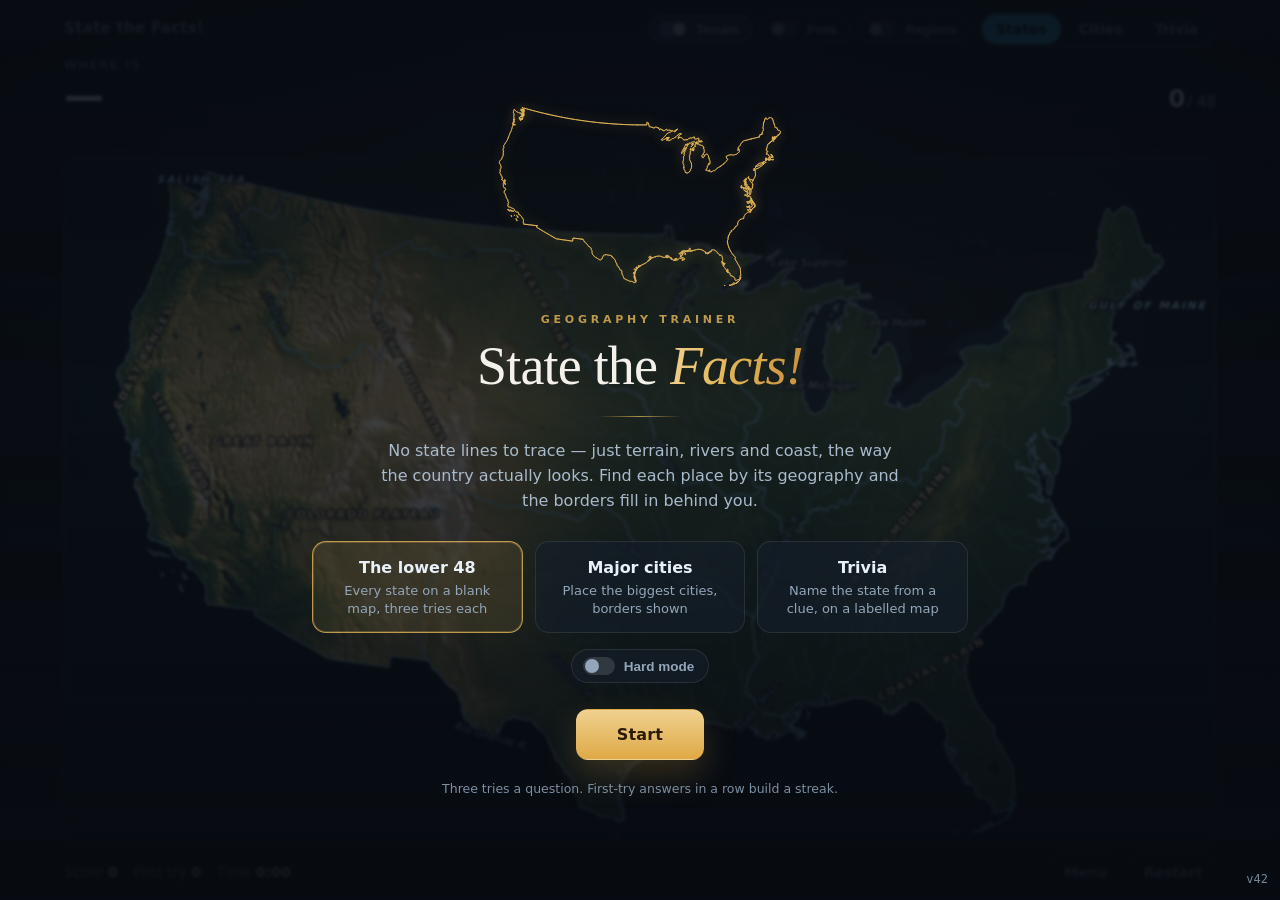
==== commit 1315fa42: "Rename to "State the Facts!"; tighten Trivia Four changes:  Renamed the app in the tab title, the he" ====
--- a/index.html
+++ b/index.html
@@ -5,15 +5,15 @@
 <!-- Assets carry ?v=N. GitHub Pages serves them with a 10 minute cache, so bump
      N on every deploy or returning players keep the old files. -->
 <meta name="viewport" content="width=device-width, initial-scale=1, viewport-fit=cover">
-<title>Learn the U.S., for real!</title>
+<title>State the Facts!</title>
 <meta name="description" content="Learn the lower 48 states and the biggest U.S. cities by clicking them on a map with no state lines — just terrain, rivers and coast.">
 <link rel="icon" href="data:image/svg+xml,%3Csvg xmlns='http://www.w3.org/2000/svg' viewBox='0 0 32 32'%3E%3Crect width='32' height='32' rx='7' fill='%230d1219'/%3E%3Cpath d='M4 21l6-8 4.5 5.5L19 11l9 10z' fill='none' stroke='%23e2b558' stroke-width='2' stroke-linejoin='round' stroke-linecap='round'/%3E%3C/svg%3E">
-<link rel="stylesheet" href="style.css?v=41">
+<link rel="stylesheet" href="style.css?v=42">
 </head>
 <body>
 <div class="app">
   <header class="topbar">
-    <h1>Learn the U.S., for real!</h1>
+    <h1>State the Facts!</h1>
     <div class="topbar-right">
       <button class="switch switch-cool is-on" id="terrainBtn" role="switch" aria-checked="true"
               title="Shaded relief, rivers, lakes and their names"><span class="track"><span class="knob"></span></span>Terrain</button>
@@ -68,21 +68,21 @@
       <button class="btn ghost" id="menuBtn">Menu</button>
       <button class="btn ghost" id="restartBtn">Restart</button>
     </div>
-    <div class="version" id="version">v41</div>
+    <div class="version" id="version">v42</div>
   </footer>
 </div>
 
-<script src="data/states.js?v=41"></script>
-<script src="data/cities.js?v=41"></script>
-<script src="data/water.js?v=41"></script>
-<script src="data/features.js?v=41"></script>
-<script src="data/relief.js?v=41"></script>
-<script src="data/regions.js?v=41"></script>
-<script src="data/trivia.js?v=41"></script>
-<script src="js/geo.js?v=41"></script>
-<script src="js/map.js?v=41"></script>
-<script src="js/regions.js?v=41"></script>
-<script src="js/game.js?v=41"></script>
+<script src="data/states.js?v=42"></script>
+<script src="data/cities.js?v=42"></script>
+<script src="data/water.js?v=42"></script>
+<script src="data/features.js?v=42"></script>
+<script src="data/relief.js?v=42"></script>
+<script src="data/regions.js?v=42"></script>
+<script src="data/trivia.js?v=42"></script>
+<script src="js/geo.js?v=42"></script>
+<script src="js/map.js?v=42"></script>
+<script src="js/regions.js?v=42"></script>
+<script src="js/game.js?v=42"></script>
 
 <script>
 /* Every asset carries ?v=N, but index.html itself cannot — and GitHub Pages
@@ -122,4 +122,4 @@
 </script>
 </body>
 </html>
-<!-- v41 deployment -->
+<!-- v42 deployment -->
--- a/style.css
+++ b/style.css
@@ -231,6 +231,8 @@
   color: var(--ink-dim);
   transition: color .15s;
 }
+
+.feedback[hidden] { display: none; }
 
 .feedback.good { color: var(--good); }
 .feedback.warm { color: var(--warm); }
@@ -624,6 +626,13 @@
 }
 
 /* Hard-mode switch */
+/* Greyed out when the mode makes it meaningless — Peek in Trivia. */
+.switch:disabled {
+  opacity: .38;
+  cursor: default;
+  pointer-events: none;
+}
+
 .switch {
   display: inline-flex;
   align-items: center;
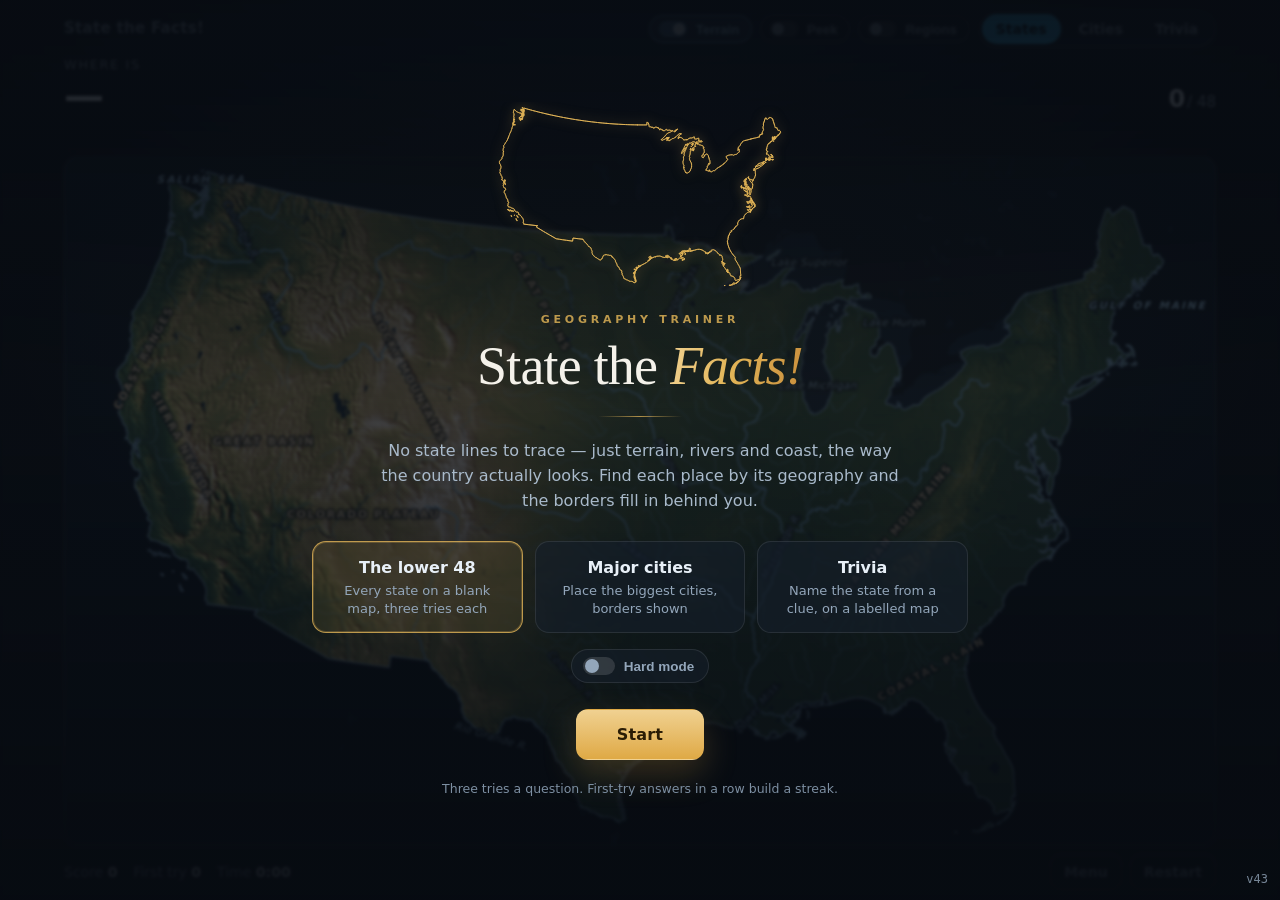
==== commit 23ec5cb3: "Treat a double-click as one guess, not two A natural double-click sent two taps through onTap, spend" ====
--- a/index.html
+++ b/index.html
@@ -8,7 +8,7 @@
 <title>State the Facts!</title>
 <meta name="description" content="Learn the lower 48 states and the biggest U.S. cities by clicking them on a map with no state lines — just terrain, rivers and coast.">
 <link rel="icon" href="data:image/svg+xml,%3Csvg xmlns='http://www.w3.org/2000/svg' viewBox='0 0 32 32'%3E%3Crect width='32' height='32' rx='7' fill='%230d1219'/%3E%3Cpath d='M4 21l6-8 4.5 5.5L19 11l9 10z' fill='none' stroke='%23e2b558' stroke-width='2' stroke-linejoin='round' stroke-linecap='round'/%3E%3C/svg%3E">
-<link rel="stylesheet" href="style.css?v=42">
+<link rel="stylesheet" href="style.css?v=43">
 </head>
 <body>
 <div class="app">
@@ -68,21 +68,21 @@
       <button class="btn ghost" id="menuBtn">Menu</button>
       <button class="btn ghost" id="restartBtn">Restart</button>
     </div>
-    <div class="version" id="version">v42</div>
+    <div class="version" id="version">v43</div>
   </footer>
 </div>
 
-<script src="data/states.js?v=42"></script>
-<script src="data/cities.js?v=42"></script>
-<script src="data/water.js?v=42"></script>
-<script src="data/features.js?v=42"></script>
-<script src="data/relief.js?v=42"></script>
-<script src="data/regions.js?v=42"></script>
-<script src="data/trivia.js?v=42"></script>
-<script src="js/geo.js?v=42"></script>
-<script src="js/map.js?v=42"></script>
-<script src="js/regions.js?v=42"></script>
-<script src="js/game.js?v=42"></script>
+<script src="data/states.js?v=43"></script>
+<script src="data/cities.js?v=43"></script>
+<script src="data/water.js?v=43"></script>
+<script src="data/features.js?v=43"></script>
+<script src="data/relief.js?v=43"></script>
+<script src="data/regions.js?v=43"></script>
+<script src="data/trivia.js?v=43"></script>
+<script src="js/geo.js?v=43"></script>
+<script src="js/map.js?v=43"></script>
+<script src="js/regions.js?v=43"></script>
+<script src="js/game.js?v=43"></script>
 
 <script>
 /* Every asset carries ?v=N, but index.html itself cannot — and GitHub Pages
@@ -122,4 +122,4 @@
 </script>
 </body>
 </html>
-<!-- v42 deployment -->
+<!-- v43 deployment -->
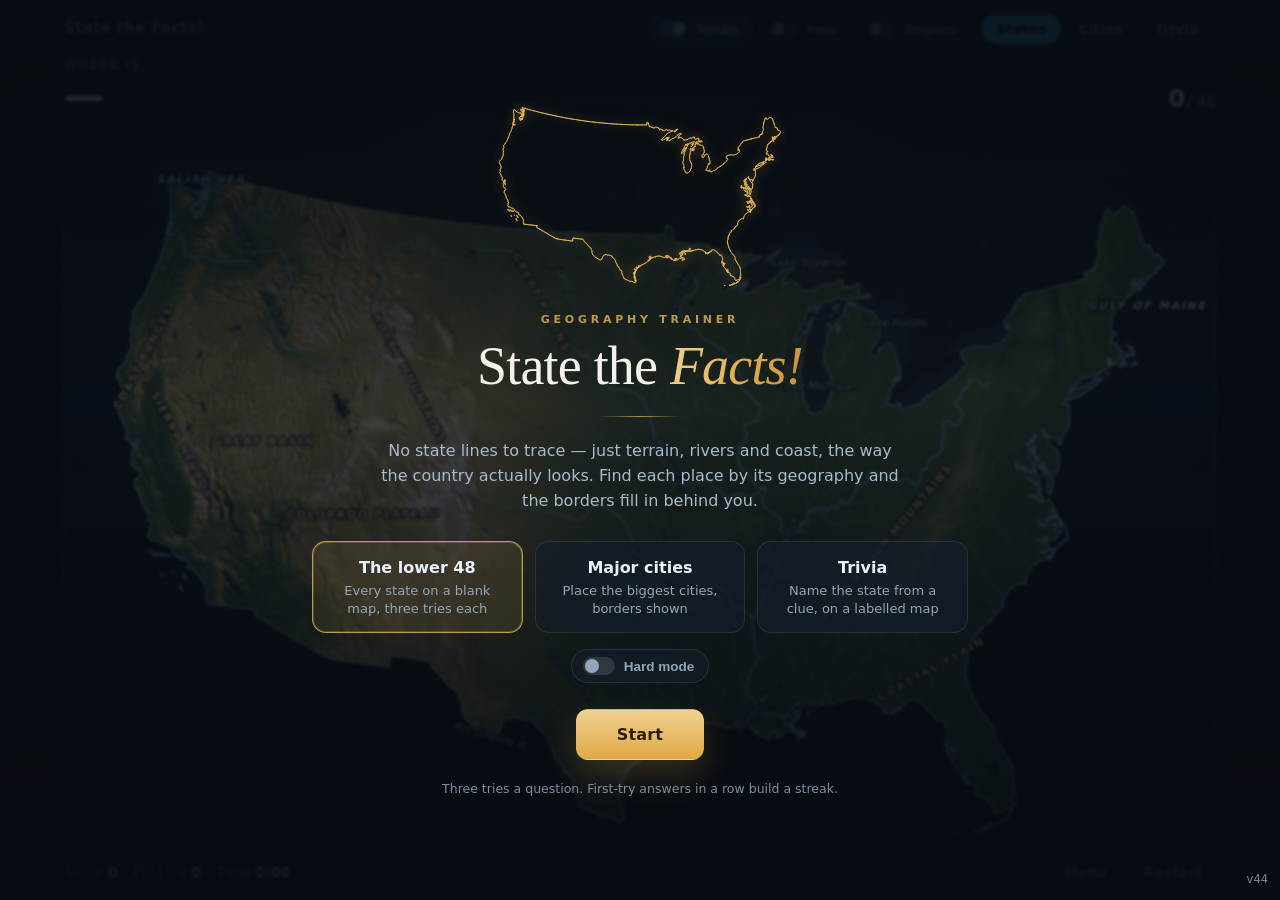
==== commit f9f6d61c: "Tell the player when a Trivia guess is wrong Removing the text under the clue took away the only sig" ====
--- a/index.html
+++ b/index.html
@@ -8,7 +8,7 @@
 <title>State the Facts!</title>
 <meta name="description" content="Learn the lower 48 states and the biggest U.S. cities by clicking them on a map with no state lines — just terrain, rivers and coast.">
 <link rel="icon" href="data:image/svg+xml,%3Csvg xmlns='http://www.w3.org/2000/svg' viewBox='0 0 32 32'%3E%3Crect width='32' height='32' rx='7' fill='%230d1219'/%3E%3Cpath d='M4 21l6-8 4.5 5.5L19 11l9 10z' fill='none' stroke='%23e2b558' stroke-width='2' stroke-linejoin='round' stroke-linecap='round'/%3E%3C/svg%3E">
-<link rel="stylesheet" href="style.css?v=43">
+<link rel="stylesheet" href="style.css?v=44">
 </head>
 <body>
 <div class="app">
@@ -68,21 +68,21 @@
       <button class="btn ghost" id="menuBtn">Menu</button>
       <button class="btn ghost" id="restartBtn">Restart</button>
     </div>
-    <div class="version" id="version">v43</div>
+    <div class="version" id="version">v44</div>
   </footer>
 </div>
 
-<script src="data/states.js?v=43"></script>
-<script src="data/cities.js?v=43"></script>
-<script src="data/water.js?v=43"></script>
-<script src="data/features.js?v=43"></script>
-<script src="data/relief.js?v=43"></script>
-<script src="data/regions.js?v=43"></script>
-<script src="data/trivia.js?v=43"></script>
-<script src="js/geo.js?v=43"></script>
-<script src="js/map.js?v=43"></script>
-<script src="js/regions.js?v=43"></script>
-<script src="js/game.js?v=43"></script>
+<script src="data/states.js?v=44"></script>
+<script src="data/cities.js?v=44"></script>
+<script src="data/water.js?v=44"></script>
+<script src="data/features.js?v=44"></script>
+<script src="data/relief.js?v=44"></script>
+<script src="data/regions.js?v=44"></script>
+<script src="data/trivia.js?v=44"></script>
+<script src="js/geo.js?v=44"></script>
+<script src="js/map.js?v=44"></script>
+<script src="js/regions.js?v=44"></script>
+<script src="js/game.js?v=44"></script>
 
 <script>
 /* Every asset carries ?v=N, but index.html itself cannot — and GitHub Pages
@@ -122,4 +122,4 @@
 </script>
 </body>
 </html>
-<!-- v43 deployment -->
+<!-- v44 deployment -->
--- a/style.css
+++ b/style.css
@@ -425,6 +425,15 @@
 }
 .burst.hit .burst-head { color: var(--good); }
 
+/* A wrong guess with clues still to come: amber, so it reads as "keep going"
+   rather than the red of a question you have lost. */
+.burst.warn .burst-card {
+  border-color: rgba(251, 191, 36, .5);
+  box-shadow: 0 18px 50px rgba(0, 0, 0, .5), 0 0 34px rgba(251, 191, 36, .18);
+}
+.burst.warn .burst-head { color: var(--warm); }
+.burst.warn .burst-note { color: var(--ink); }
+
 .burst.miss .burst-card {
   border-color: rgba(251, 113, 133, .5);
   box-shadow: 0 18px 50px rgba(0, 0, 0, .5), 0 0 34px rgba(251, 113, 133, .2);
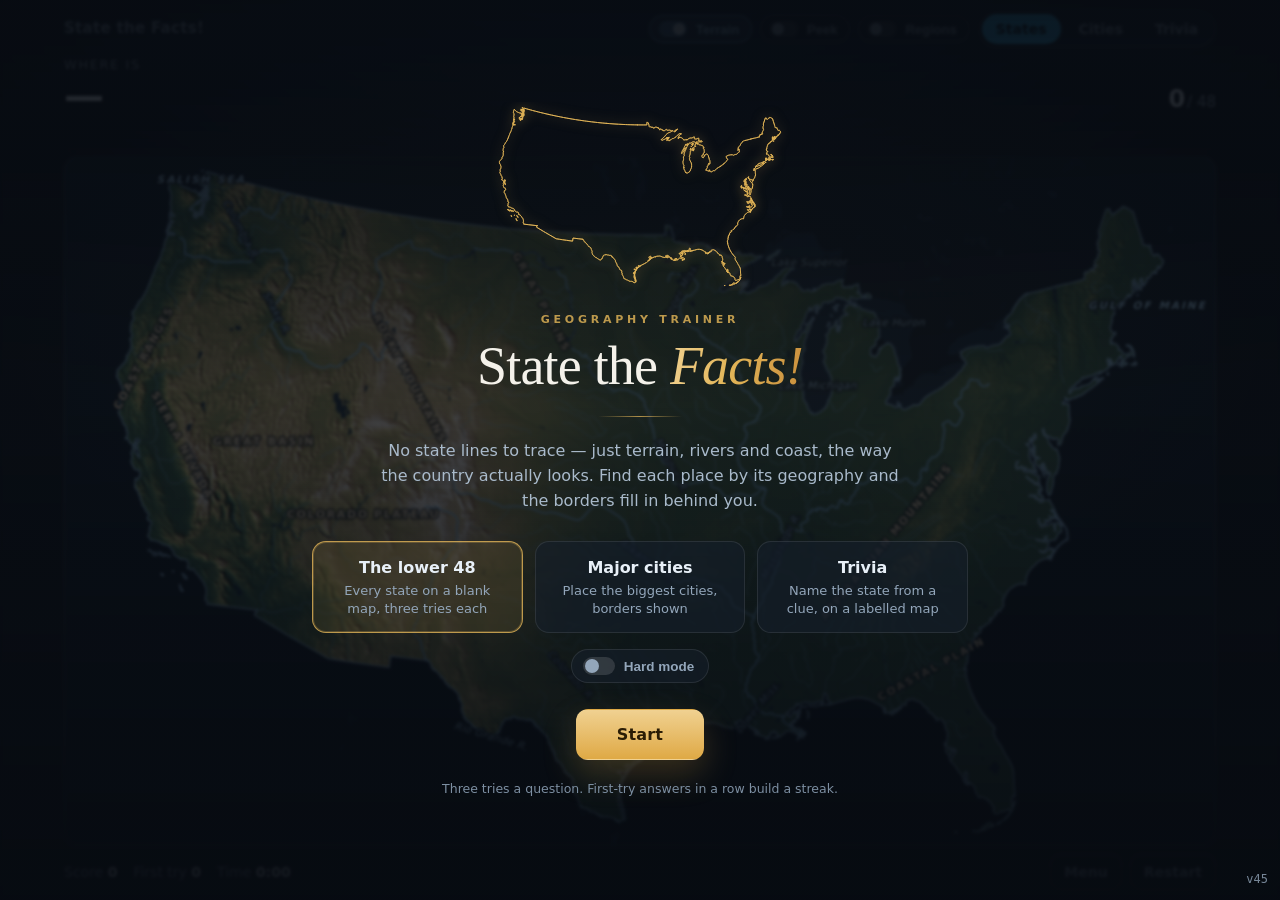
==== commit 0bf554ef: "Add a home-screen icon and web app manifest The icon is generated from the app's own CONUS geometry " ====
--- a/index.html
+++ b/index.html
@@ -8,7 +8,19 @@
 <title>State the Facts!</title>
 <meta name="description" content="Learn the lower 48 states and the biggest U.S. cities by clicking them on a map with no state lines — just terrain, rivers and coast.">
 <link rel="icon" href="data:image/svg+xml,%3Csvg xmlns='http://www.w3.org/2000/svg' viewBox='0 0 32 32'%3E%3Crect width='32' height='32' rx='7' fill='%230d1219'/%3E%3Cpath d='M4 21l6-8 4.5 5.5L19 11l9 10z' fill='none' stroke='%23e2b558' stroke-width='2' stroke-linejoin='round' stroke-linecap='round'/%3E%3C/svg%3E">
-<link rel="stylesheet" href="style.css?v=44">
+<!-- Home screen. iOS reads apple-touch-icon when you Add to Home Screen, and
+     apple-mobile-web-app-* make it launch fullscreen under a short name. -->
+<link rel="apple-touch-icon" href="icons/icon-180.png?v=45">
+<link rel="apple-touch-icon" sizes="180x180" href="icons/icon-180.png?v=45">
+<link rel="apple-touch-icon" sizes="167x167" href="icons/icon-167.png?v=45">
+<link rel="apple-touch-icon" sizes="152x152" href="icons/icon-152.png?v=45">
+<meta name="apple-mobile-web-app-title" content="State the Facts">
+<meta name="apple-mobile-web-app-capable" content="yes">
+<meta name="mobile-web-app-capable" content="yes">
+<meta name="apple-mobile-web-app-status-bar-style" content="black-translucent">
+<meta name="theme-color" content="#0d1219">
+<link rel="manifest" href="manifest.webmanifest?v=45">
+<link rel="stylesheet" href="style.css?v=45">
 </head>
 <body>
 <div class="app">
@@ -68,21 +80,21 @@
       <button class="btn ghost" id="menuBtn">Menu</button>
       <button class="btn ghost" id="restartBtn">Restart</button>
     </div>
-    <div class="version" id="version">v44</div>
+    <div class="version" id="version">v45</div>
   </footer>
 </div>
 
-<script src="data/states.js?v=44"></script>
-<script src="data/cities.js?v=44"></script>
-<script src="data/water.js?v=44"></script>
-<script src="data/features.js?v=44"></script>
-<script src="data/relief.js?v=44"></script>
-<script src="data/regions.js?v=44"></script>
-<script src="data/trivia.js?v=44"></script>
-<script src="js/geo.js?v=44"></script>
-<script src="js/map.js?v=44"></script>
-<script src="js/regions.js?v=44"></script>
-<script src="js/game.js?v=44"></script>
+<script src="data/states.js?v=45"></script>
+<script src="data/cities.js?v=45"></script>
+<script src="data/water.js?v=45"></script>
+<script src="data/features.js?v=45"></script>
+<script src="data/relief.js?v=45"></script>
+<script src="data/regions.js?v=45"></script>
+<script src="data/trivia.js?v=45"></script>
+<script src="js/geo.js?v=45"></script>
+<script src="js/map.js?v=45"></script>
+<script src="js/regions.js?v=45"></script>
+<script src="js/game.js?v=45"></script>
 
 <script>
 /* Every asset carries ?v=N, but index.html itself cannot — and GitHub Pages
@@ -122,4 +134,4 @@
 </script>
 </body>
 </html>
-<!-- v44 deployment -->
+<!-- v45 deployment -->
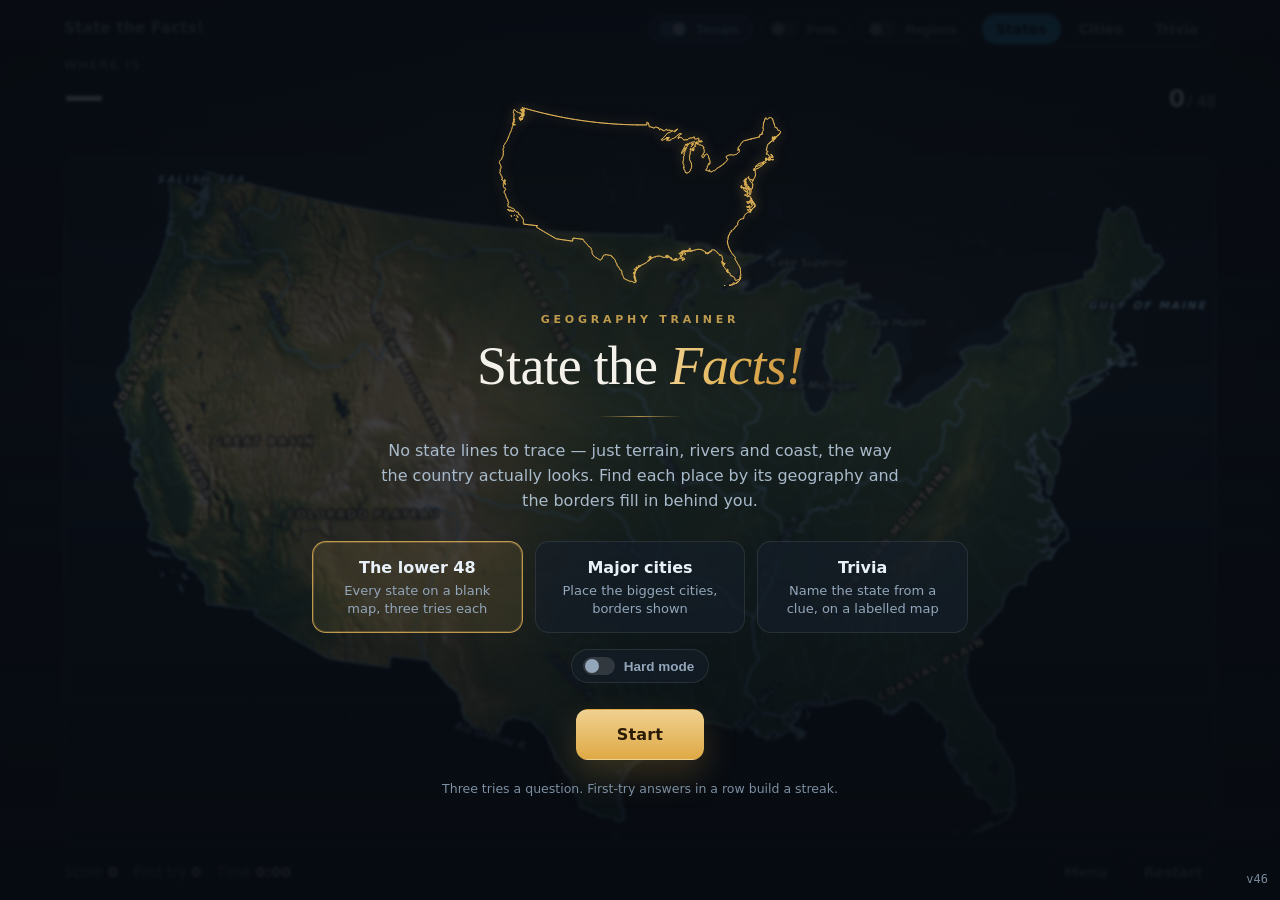
==== commit fb7eb33c: "Move the icon's question mark into the middle of the lower 48 Punched through the land rather than d" ====
--- a/index.html
+++ b/index.html
@@ -10,17 +10,17 @@
 <link rel="icon" href="data:image/svg+xml,%3Csvg xmlns='http://www.w3.org/2000/svg' viewBox='0 0 32 32'%3E%3Crect width='32' height='32' rx='7' fill='%230d1219'/%3E%3Cpath d='M4 21l6-8 4.5 5.5L19 11l9 10z' fill='none' stroke='%23e2b558' stroke-width='2' stroke-linejoin='round' stroke-linecap='round'/%3E%3C/svg%3E">
 <!-- Home screen. iOS reads apple-touch-icon when you Add to Home Screen, and
      apple-mobile-web-app-* make it launch fullscreen under a short name. -->
-<link rel="apple-touch-icon" href="icons/icon-180.png?v=45">
-<link rel="apple-touch-icon" sizes="180x180" href="icons/icon-180.png?v=45">
-<link rel="apple-touch-icon" sizes="167x167" href="icons/icon-167.png?v=45">
-<link rel="apple-touch-icon" sizes="152x152" href="icons/icon-152.png?v=45">
+<link rel="apple-touch-icon" href="icons/icon-180.png?v=46">
+<link rel="apple-touch-icon" sizes="180x180" href="icons/icon-180.png?v=46">
+<link rel="apple-touch-icon" sizes="167x167" href="icons/icon-167.png?v=46">
+<link rel="apple-touch-icon" sizes="152x152" href="icons/icon-152.png?v=46">
 <meta name="apple-mobile-web-app-title" content="State the Facts">
 <meta name="apple-mobile-web-app-capable" content="yes">
 <meta name="mobile-web-app-capable" content="yes">
 <meta name="apple-mobile-web-app-status-bar-style" content="black-translucent">
 <meta name="theme-color" content="#0d1219">
-<link rel="manifest" href="manifest.webmanifest?v=45">
-<link rel="stylesheet" href="style.css?v=45">
+<link rel="manifest" href="manifest.webmanifest?v=46">
+<link rel="stylesheet" href="style.css?v=46">
 </head>
 <body>
 <div class="app">
@@ -80,21 +80,21 @@
       <button class="btn ghost" id="menuBtn">Menu</button>
       <button class="btn ghost" id="restartBtn">Restart</button>
     </div>
-    <div class="version" id="version">v45</div>
+    <div class="version" id="version">v46</div>
   </footer>
 </div>
 
-<script src="data/states.js?v=45"></script>
-<script src="data/cities.js?v=45"></script>
-<script src="data/water.js?v=45"></script>
-<script src="data/features.js?v=45"></script>
-<script src="data/relief.js?v=45"></script>
-<script src="data/regions.js?v=45"></script>
-<script src="data/trivia.js?v=45"></script>
-<script src="js/geo.js?v=45"></script>
-<script src="js/map.js?v=45"></script>
-<script src="js/regions.js?v=45"></script>
-<script src="js/game.js?v=45"></script>
+<script src="data/states.js?v=46"></script>
+<script src="data/cities.js?v=46"></script>
+<script src="data/water.js?v=46"></script>
+<script src="data/features.js?v=46"></script>
+<script src="data/relief.js?v=46"></script>
+<script src="data/regions.js?v=46"></script>
+<script src="data/trivia.js?v=46"></script>
+<script src="js/geo.js?v=46"></script>
+<script src="js/map.js?v=46"></script>
+<script src="js/regions.js?v=46"></script>
+<script src="js/game.js?v=46"></script>
 
 <script>
 /* Every asset carries ?v=N, but index.html itself cannot — and GitHub Pages
@@ -134,4 +134,4 @@
 </script>
 </body>
 </html>
-<!-- v45 deployment -->
+<!-- v46 deployment -->
